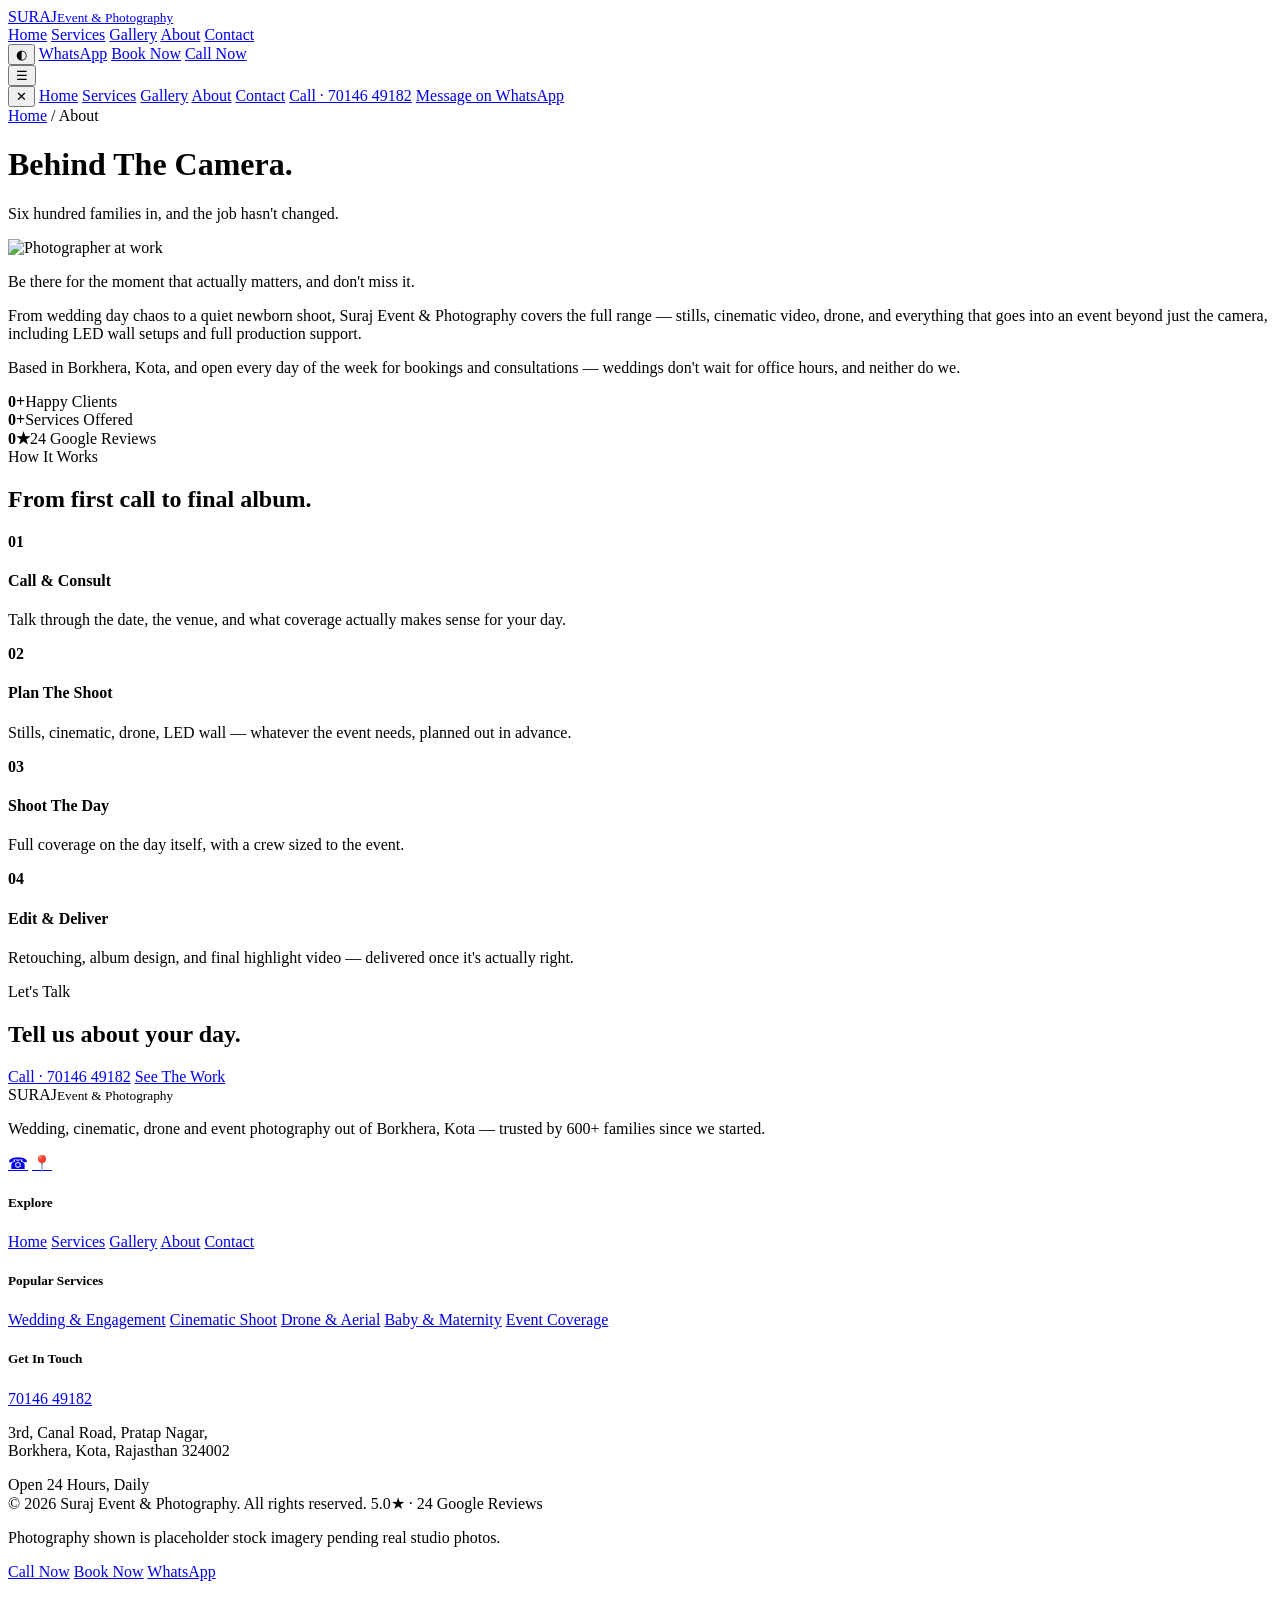
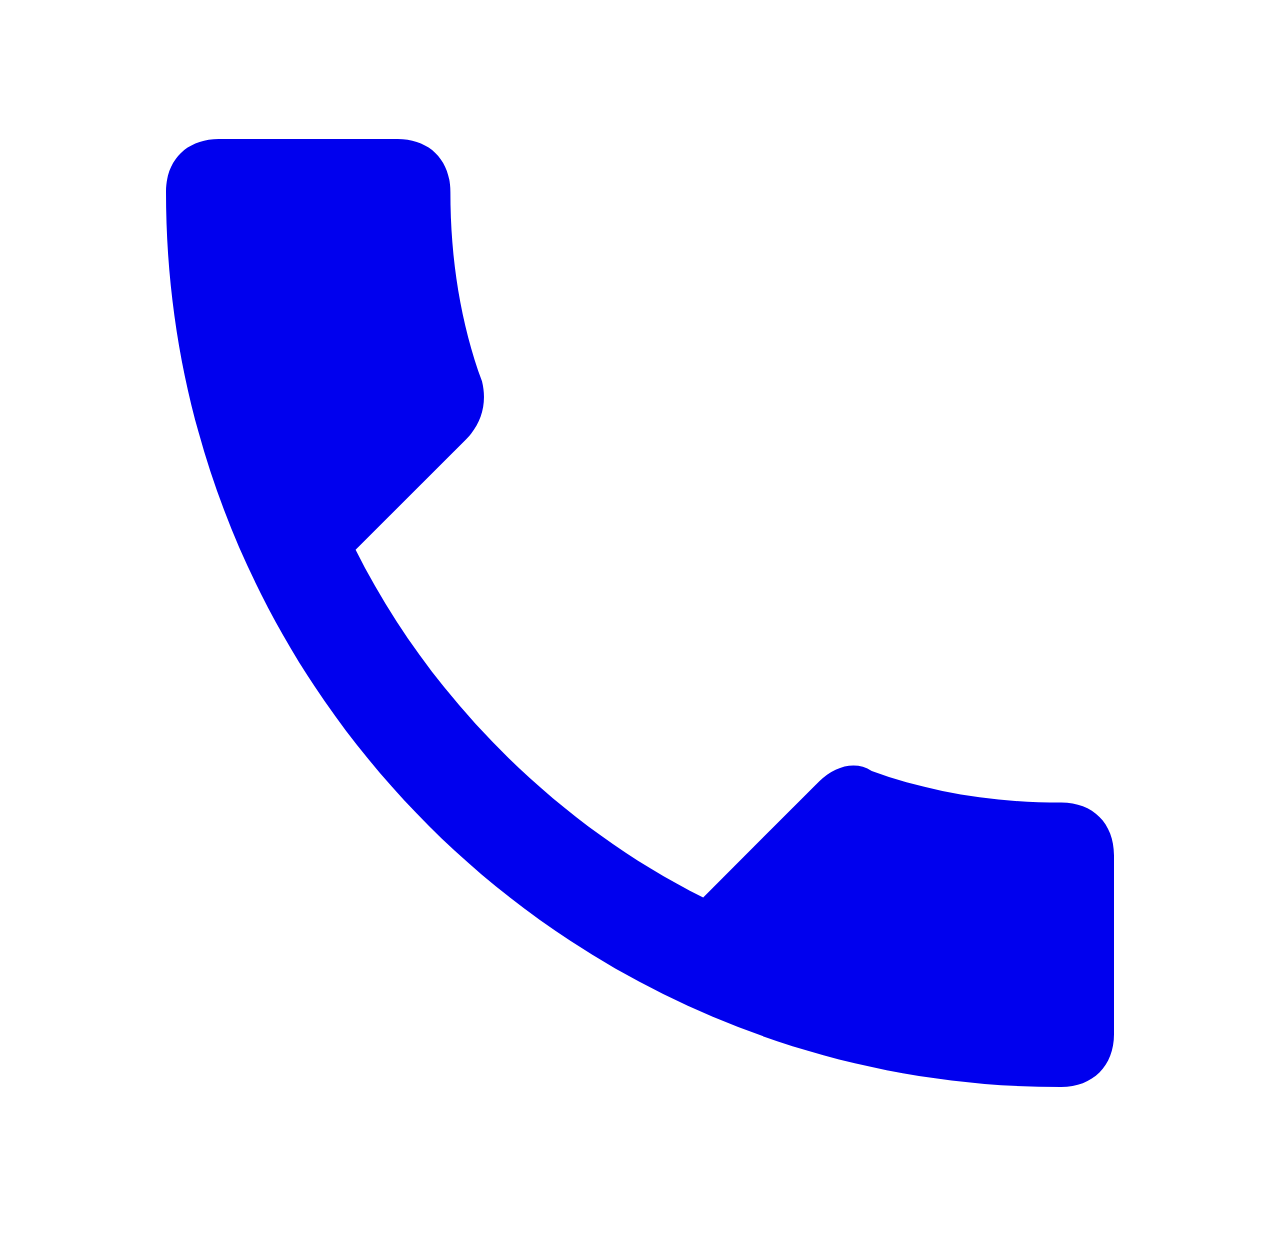
==== about.html @ 8817130a "Add files via upload" ====
<!DOCTYPE html>
<html lang="en">
<head>
<meta charset="UTF-8">
<script>try{if(localStorage.getItem('theme')!=='dark'){document.documentElement.classList.add('light');}}catch(e){}</script>
<meta name="viewport" content="width=device-width, initial-scale=1.0">
<title>About &#8212; Suraj Event &amp; Photography</title>
<meta name="description" content="About Suraj Event & Photography &#8212; a wedding and cinematic photography studio in Borkhera, Kota, trusted by 600+ families.">
<meta name="theme-color" content="#F5F2EC">
<link rel="icon" type="image/svg+xml" href="assets/favicon.svg">
<meta property="og:type" content="website">
<meta property="og:title" content="About &#8212; Suraj Event & Photography">
<meta property="og:description" content="About Suraj Event & Photography &#8212; a wedding and cinematic photography studio in Borkhera, Kota, trusted by 600+ families.">
<meta property="og:image" content="https://images.unsplash.com/photo-1606800052052-a08af7148866?q=80&w=1200&auto=format&fit=crop">
<meta property="og:url" content="https://surajeventphotography.com/about.html">
<meta name="twitter:card" content="summary_large_image">
<meta name="twitter:title" content="About &#8212; Suraj Event & Photography">
<meta name="twitter:description" content="About Suraj Event & Photography &#8212; a wedding and cinematic photography studio in Borkhera, Kota, trusted by 600+ families.">
<meta name="twitter:image" content="https://images.unsplash.com/photo-1606800052052-a08af7148866?q=80&w=1200&auto=format&fit=crop">
<script type="application/ld+json">
{
  "@context": "https://schema.org",
  "@type": "LocalBusiness",
  "name": "Suraj Event & Photography",
  "image": "https://images.unsplash.com/photo-1519225421980-715cb0215aed?q=80&w=1200&auto=format&fit=crop",
  "telephone": "+91-70146-49182",
  "address": {
    "@type": "PostalAddress",
    "streetAddress": "3rd, Canal Road, Pratap Nagar, Borkhera",
    "addressLocality": "Kota",
    "addressRegion": "Rajasthan",
    "postalCode": "324002",
    "addressCountry": "IN"
  },
  "aggregateRating": {
    "@type": "AggregateRating",
    "ratingValue": "5.0",
    "reviewCount": "24"
  },
  "openingHours": "Mo-Su 00:00-23:59",
  "priceRange": "&#8377;&#8377;"
}
</script>

<link rel="preconnect" href="https://fonts.googleapis.com">
<link rel="preconnect" href="https://fonts.gstatic.com" crossorigin>
<link href="https://fonts.googleapis.com/css2?family=Bebas+Neue&family=Inter:wght@400;500;600;700;800&family=JetBrains+Mono:wght@400;700&display=swap" rel="stylesheet">
<link rel="stylesheet" href="assets/styles.css">
</head>
<body>
<div class="scroll-progress" id="scrollProgress"></div>

<header>
  <div class="wrap nav-row">
    <a href="index.html" class="logo">SURAJ<small>Event &amp; Photography</small></a>
    <div class="nav-right">
    <nav class="nav-links">
      <a href="index.html">Home</a>
      <a href="services.html">Services</a>
      <a href="gallery.html">Gallery</a>
      <a href="about.html" class="active">About</a>
      <a href="index.html#contact">Contact</a>
    </nav>
    <div class="nav-cta">
      <button class="theme-toggle" id="themeToggle" aria-label="Toggle light and dark mode" aria-pressed="false">&#9680;</button>
      <a href="https://wa.me/917014649182" target="_blank" rel="noopener" class="btn btn-whatsapp nav-whatsapp">WhatsApp</a>
      <a href="index.html#book-now" class="btn btn-outline nav-book">Book Now</a>
      <a href="tel:+917014649182" class="btn btn-solid">Call Now</a>
    </div>
    <button class="nav-toggle" id="navToggle" aria-label="Open menu">&#9776;</button>
    </div>
  </div>
</header>

<div class="mobile-nav" id="mobileNav">
  <button class="mobile-nav-close" id="mobileNavClose" aria-label="Close menu">&#10005;</button>
  <a href="index.html">Home</a>
  <a href="services.html">Services</a>
  <a href="gallery.html">Gallery</a>
  <a href="about.html" class="active">About</a>
  <a href="index.html#contact">Contact</a>
  <a href="tel:+917014649182" class="btn btn-solid">Call &#183; 70146 49182</a>
  <a href="https://wa.me/917014649182" target="_blank" rel="noopener" class="btn btn-whatsapp">Message on WhatsApp</a>
</div>

<div class="page-banner">
  <div class="wrap">
    <div class="crumb reveal"><a href="index.html">Home</a> / About</div>
    <h1 class="reveal">Behind The Camera.</h1>
    <p class="lede reveal">Six hundred families in, and the job hasn't changed.</p>
  </div>
</div>

<section>
  <div class="wrap about-grid">
    <div class="about-media reveal">
      <img src="https://images.unsplash.com/photo-1606800052052-a08af7148866?q=80&w=900&auto=format&fit=crop" alt="Photographer at work" loading="lazy">
    </div>
    <div class="about-body reveal">
      <p>Be there for the moment that actually matters, and don't miss it.</p>
      <p>From wedding day chaos to a quiet newborn shoot, Suraj Event &amp; Photography covers the full range &#8212; stills, cinematic video, drone, and everything that goes into an event beyond just the camera, including LED wall setups and full production support.</p>
      <p>Based in Borkhera, Kota, and open every day of the week for bookings and consultations &#8212; weddings don't wait for office hours, and neither do we.</p>
    </div>
  </div>

  <div class="wrap">
    <div class="stats-row">
      <div class="reveal"><b><span class="count-num" data-count="600" data-suffix="+">0+</span></b><span>Happy Clients</span></div>
      <div class="reveal"><b><span class="count-num" data-count="27" data-suffix="+">0+</span></b><span>Services Offered</span></div>
      <div class="reveal"><b><span class="count-num" data-count="5.0" data-suffix="&#9733;">0&#9733;</span></b><span>24 Google Reviews</span></div>
    </div>
  </div>

  <div class="wrap">
    <div class="section-head reveal">
      <div class="eyebrow">How It Works</div>
      <h2>From first call to final album.</h2>
    </div>
    <div class="process-grid">
      <div class="process-step reveal"><b>01</b><h4>Call &amp; Consult</h4><p>Talk through the date, the venue, and what coverage actually makes sense for your day.</p></div>
      <div class="process-step reveal"><b>02</b><h4>Plan The Shoot</h4><p>Stills, cinematic, drone, LED wall &#8212; whatever the event needs, planned out in advance.</p></div>
      <div class="process-step reveal"><b>03</b><h4>Shoot The Day</h4><p>Full coverage on the day itself, with a crew sized to the event.</p></div>
      <div class="process-step reveal"><b>04</b><h4>Edit &amp; Deliver</h4><p>Retouching, album design, and final highlight video &#8212; delivered once it's actually right.</p></div>
    </div>
  </div>
</section>

<div class="cta-band">
  <div class="wrap">
    <div class="eyebrow reveal" style="justify-content:center;">Let's Talk</div>
    <h2 class="reveal">Tell us about your day.</h2>
    <div class="hero-actions reveal">
      <a href="tel:+917014649182" class="btn btn-solid">Call &#183; 70146 49182</a>
      <a href="gallery.html" class="btn btn-outline">See The Work</a>
    </div>
  </div>
</div>

<footer>
  <div class="wrap">
    <div class="foot-grid">
      <div class="foot-brand reveal">
        <div class="logo">SURAJ<small>Event &amp; Photography</small></div>
        <p>Wedding, cinematic, drone and event photography out of Borkhera, Kota &#8212; trusted by 600+ families since we started.</p>
        <div class="foot-social">
          <a href="tel:+917014649182" aria-label="Call">&#9742;</a>
          <a href="https://www.google.com/maps/search/Suraj+Event+%26+Photography+Canal+Road+Pratap+Nagar+Borkhera+Kota" target="_blank" rel="noopener" aria-label="Directions">&#128205;</a>
        </div>
      </div>
      <div class="foot-col reveal">
        <h5>Explore</h5>
        <a href="index.html">Home</a>
        <a href="services.html">Services</a>
        <a href="gallery.html">Gallery</a>
        <a href="about.html">About</a>
        <a href="index.html#contact">Contact</a>
      </div>
      <div class="foot-col reveal">
        <h5>Popular Services</h5>
        <a href="services.html">Wedding &amp; Engagement</a>
        <a href="services.html">Cinematic Shoot</a>
        <a href="services.html">Drone &amp; Aerial</a>
        <a href="services.html">Baby &amp; Maternity</a>
        <a href="services.html">Event Coverage</a>
      </div>
      <div class="foot-col reveal">
        <h5>Get In Touch</h5>
        <a href="tel:+917014649182">70146 49182</a>
        <p>3rd, Canal Road, Pratap Nagar,<br>Borkhera, Kota, Rajasthan 324002</p>
        <div class="foot-badge"><span class="rec-dot" style="width:6px;height:6px;"></span>Open 24 Hours, Daily</div>
      </div>
    </div>
    <div class="foot-bottom">
      <span>&#169; 2026 Suraj Event &amp; Photography. All rights reserved.</span>
      <span>5.0&#9733; &#183; 24 Google Reviews</span>
    </div>
    <p class="disclaimer">Photography shown is placeholder stock imagery pending real studio photos.</p>
  </div>
</footer>

<div class="mobile-call-bar" id="mobileCallBar">
  <a href="tel:+917014649182" class="btn btn-solid">Call Now</a>
  <a href="index.html#book-now" class="btn btn-outline">Book Now</a>
  <a href="https://wa.me/917014649182" target="_blank" rel="noopener" class="btn btn-whatsapp">WhatsApp</a>
</div>

<a href="tel:+917014649182" class="float-call" aria-label="Call Suraj Event and Photography">
  <svg viewBox="0 0 24 24" fill="currentColor" aria-hidden="true"><path d="M6.6 10.8c1.4 2.8 3.8 5.2 6.6 6.6l2.2-2.2c.3-.3.7-.4 1-.2 1.1.4 2.3.6 3.6.6.6 0 1 .4 1 1V20c0 .6-.4 1-1 1-9.4 0-17-7.6-17-17 0-.6.4-1 1-1h3.4c.6 0 1 .4 1 1 0 1.3.2 2.5.6 3.6.1.4 0 .8-.3 1.1L6.6 10.8z"/></svg>
</a>

<script src="assets/main.js"></script>
</body>
</html>
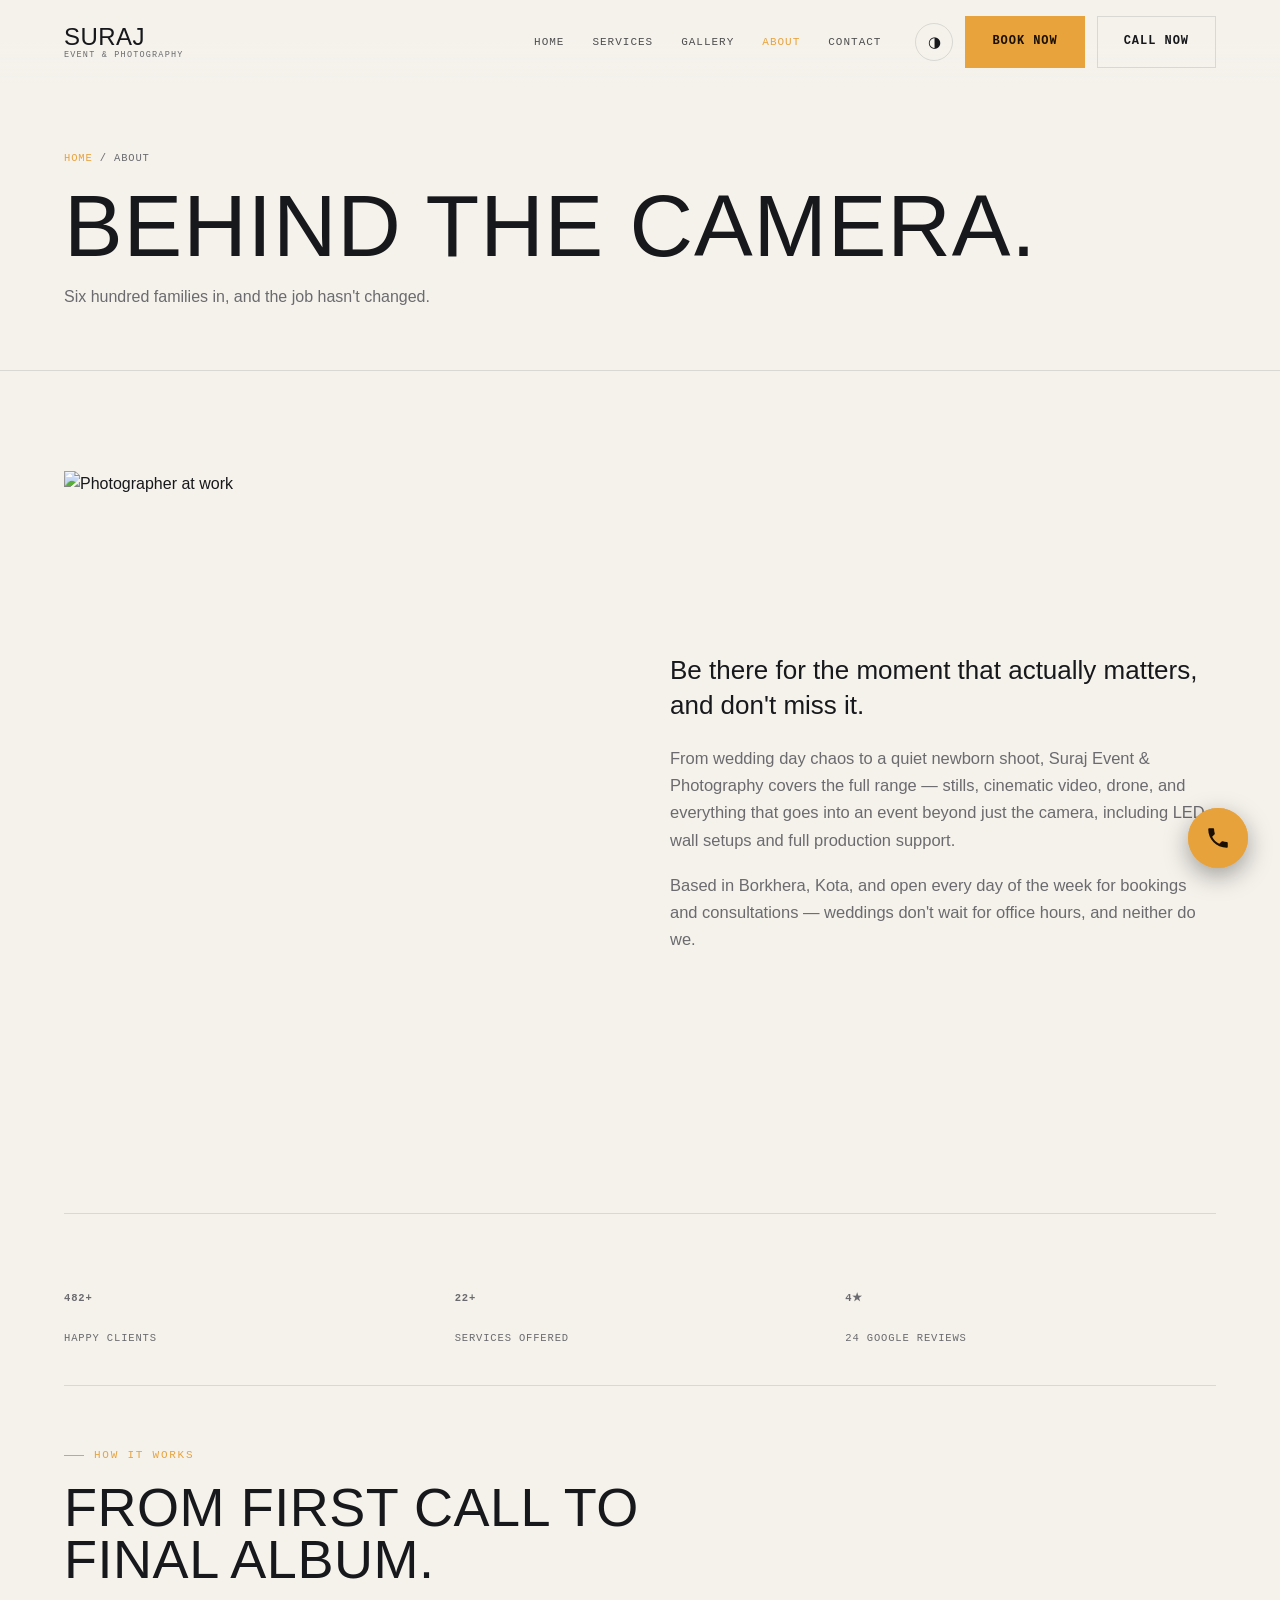
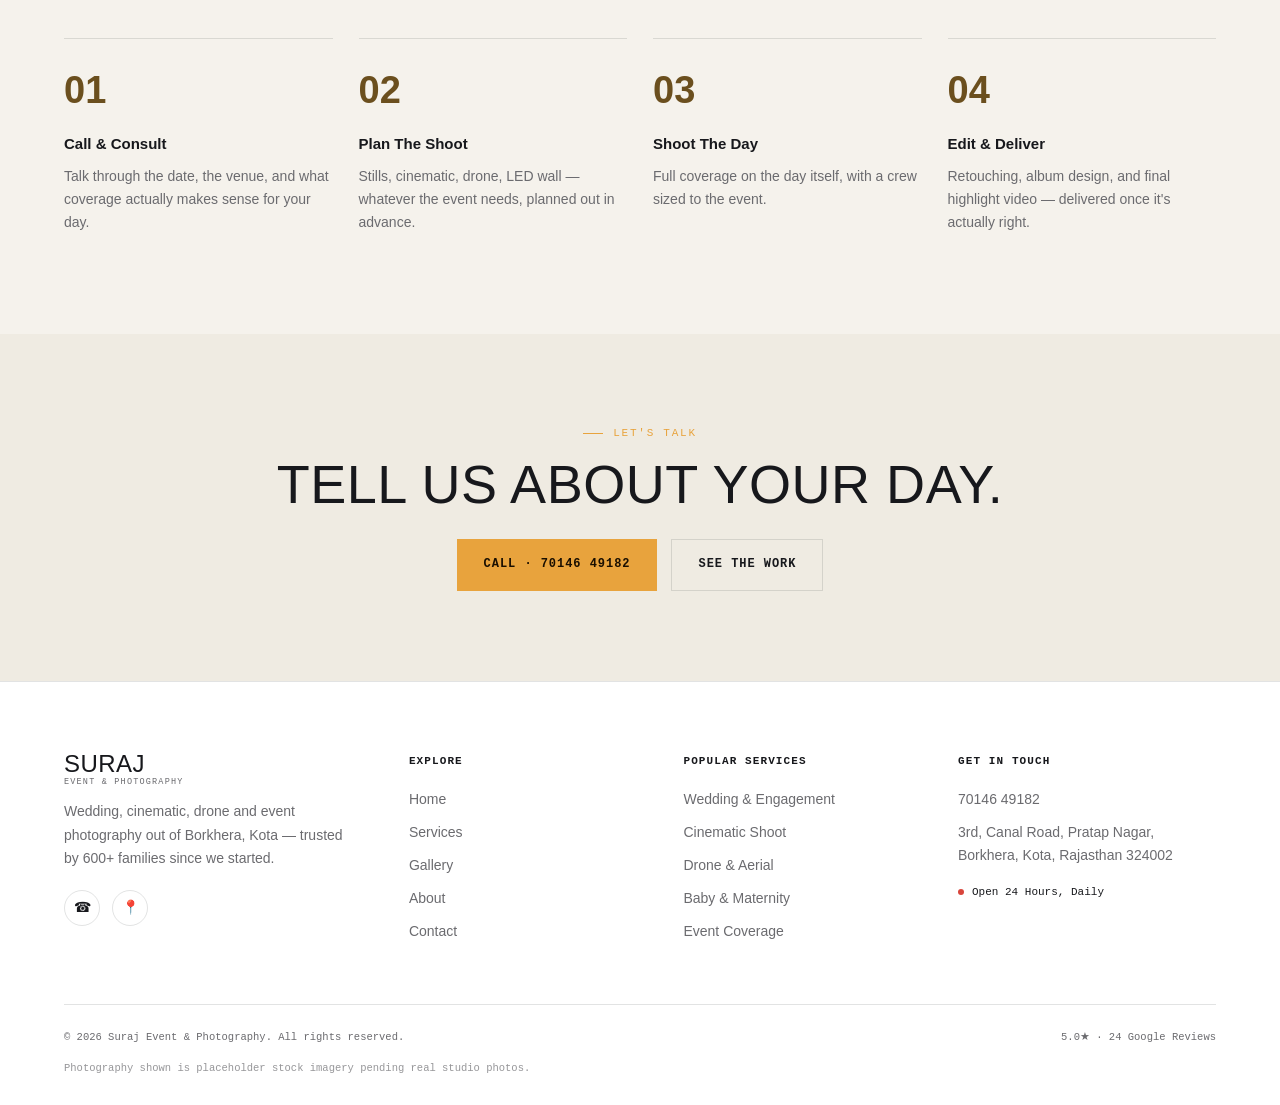
==== commit fcae4dcf: "Update Call and Book Now button styles" ====
--- a/about.html
+++ b/about.html
@@ -63,9 +63,8 @@
     </nav>
     <div class="nav-cta">
       <button class="theme-toggle" id="themeToggle" aria-label="Toggle light and dark mode" aria-pressed="false">&#9680;</button>
-      <a href="https://wa.me/917014649182" target="_blank" rel="noopener" class="btn btn-whatsapp nav-whatsapp">WhatsApp</a>
-      <a href="index.html#book-now" class="btn btn-outline nav-book">Book Now</a>
-      <a href="tel:+917014649182" class="btn btn-solid">Call Now</a>
+      <a href="index.html#book-now" class="btn btn-solid nav-book">Book Now</a>
+      <a href="tel:+917014649182" class="btn btn-outline">Call Now</a>
     </div>
     <button class="nav-toggle" id="navToggle" aria-label="Open menu">&#9776;</button>
     </div>
@@ -80,7 +79,6 @@
   <a href="about.html" class="active">About</a>
   <a href="index.html#contact">Contact</a>
   <a href="tel:+917014649182" class="btn btn-solid">Call &#183; 70146 49182</a>
-  <a href="https://wa.me/917014649182" target="_blank" rel="noopener" class="btn btn-whatsapp">Message on WhatsApp</a>
 </div>
 
 <div class="page-banner">
@@ -179,8 +177,8 @@
 </footer>
 
 <div class="mobile-call-bar" id="mobileCallBar">
-  <a href="tel:+917014649182" class="btn btn-solid">Call Now</a>
-  <a href="index.html#book-now" class="btn btn-outline">Book Now</a>
+  <a href="index.html#book-now" class="btn btn-solid">Book Now</a>
+  <a href="tel:+917014649182" class="btn btn-outline">Call Now</a>
   <a href="https://wa.me/917014649182" target="_blank" rel="noopener" class="btn btn-whatsapp">WhatsApp</a>
 </div>
 
--- a/assets/styles.css
+++ b/assets/styles.css
@@ -0,0 +1,270 @@
+:root{
+  --ink:#0B0C0E; --panel:#141519; --panel-2:#1C1E24;
+  --amber:#E8A33D; --amber-dim:#6B4F1E;
+  --rec:#D8453B;
+  --text:#F1EFEA; --text-dim:#9A9A9F;
+  --line:rgba(241,239,234,.13);
+  --display:'Bebas Neue',sans-serif; --sans:'Inter',sans-serif; --mono:'JetBrains Mono',monospace;
+  --ease:cubic-bezier(.16,1,.3,1);
+}
+html.light{
+  --ink:#F5F2EC; --panel:#FFFFFF; --panel-2:#EFEBE2;
+  --text:#17181C; --text-dim:#6B6B6F;
+  --line:rgba(23,24,28,.12);
+}
+*{box-sizing:border-box;margin:0;padding:0;}
+html{scroll-behavior:smooth;}
+section[id]{scroll-margin-top:100px;}
+body{background:var(--ink);color:var(--text);font-family:var(--sans);line-height:1.65;-webkit-font-smoothing:antialiased;transition:background .4s var(--ease),color .4s var(--ease);overflow-x:hidden;}
+img{max-width:100%;display:block;}
+a{color:inherit;text-decoration:none;}
+.wrap{max-width:1200px;margin:0 auto;padding:0 24px;}
+@media(max-width:640px){.wrap{padding:0 18px;}}
+.eyebrow{font-family:var(--mono);font-size:11px;letter-spacing:.16em;text-transform:uppercase;color:var(--amber);display:flex;align-items:center;gap:10px;margin-bottom:16px;}
+.eyebrow::before{content:'';width:20px;height:1px;background:var(--amber);}
+h1,h2,h3{font-family:var(--display);font-weight:400;line-height:.98;letter-spacing:.01em;text-transform:uppercase;}
+h2{font-size:clamp(32px,5vw,54px);}
+p{color:var(--text-dim);}
+.rec{color:var(--rec);}
+.btn{display:inline-flex;align-items:center;gap:10px;padding:15px 26px;font-family:var(--mono);font-size:12px;letter-spacing:.08em;text-transform:uppercase;font-weight:700;cursor:pointer;transition:transform .3s var(--ease),background .3s,color .3s;border:1px solid transparent;}
+.btn-solid{background:var(--amber);color:#1A0F00;}
+.btn-solid:hover{transform:translateY(-2px);}
+.btn-outline{border-color:var(--line);color:var(--text);}
+.btn-outline:hover{border-color:var(--amber);color:var(--amber);}
+.reveal{opacity:0;transform:translateY(32px);transition:opacity .8s var(--ease),transform .8s var(--ease);}
+.reveal.in{opacity:1;transform:translateY(0);}
+@media (prefers-reduced-motion:reduce){.reveal{opacity:1!important;transform:none!important;transition:none!important;}*{animation:none!important;}}
+
+/* ===== Film-strip motif ===== */
+.filmstrip{height:14px;background:repeating-linear-gradient(90deg,var(--panel-2) 0 8px, transparent 8px 20px);position:relative;border-top:1px solid var(--line);border-bottom:1px solid var(--line);}
+
+/* ===== Nav ===== */
+header{position:fixed;top:0;left:0;right:0;z-index:50;padding:16px 0;background:linear-gradient(180deg,var(--ink) 0%,transparent 100%);}
+html.light header{background:linear-gradient(180deg,var(--ink) 50%,transparent 100%);}
+header.header-on-hero{background:linear-gradient(180deg,rgba(11,12,14,.8) 0%,transparent 100%);}
+html.light header.header-on-hero{background:linear-gradient(180deg,rgba(11,12,14,.8) 0%,transparent 100%);}
+header.header-on-hero .logo, header.header-on-hero .logo small, header.header-on-hero .nav-links a, header.header-on-hero .theme-toggle, header.header-on-hero .nav-toggle{color:#F1EFEA;border-color:rgba(241,239,234,.3);}
+.nav-row{display:flex;align-items:center;justify-content:space-between;flex-wrap:nowrap;}
+.nav-right{display:flex;align-items:center;gap:34px;flex-shrink:0;}
+.logo{font-family:var(--display);font-size:24px;letter-spacing:.02em;line-height:1;}
+.logo small{display:block;font-family:var(--mono);font-size:8.5px;letter-spacing:.14em;color:var(--text-dim);text-transform:uppercase;margin-top:2px;}
+.nav-links{display:flex;gap:28px;font-family:var(--mono);font-size:11px;letter-spacing:.09em;text-transform:uppercase;}
+.nav-links a{opacity:.75;transition:opacity .25s;}
+.nav-links a:hover, .nav-links a.active{opacity:1;color:var(--amber);}
+@media(max-width:860px){.nav-links{display:none;}}
+.nav-cta{display:flex;align-items:center;gap:12px;}
+.theme-toggle{width:38px;height:38px;border:1px solid var(--line);border-radius:50%;display:flex;align-items:center;justify-content:center;cursor:pointer;background:none;color:var(--text);font-size:15px;flex-shrink:0;}
+.nav-toggle{display:none;width:38px;height:38px;border:1px solid var(--line);border-radius:50%;align-items:center;justify-content:center;cursor:pointer;background:none;color:var(--text);font-size:15px;flex-shrink:0;}
+@media(max-width:860px){.nav-toggle{display:flex;}.nav-cta .btn-solid{padding:12px 16px;font-size:11px;}.nav-whatsapp{display:none;}.nav-book{display:none;}}
+
+.mobile-nav{position:fixed;inset:0;z-index:60;background:var(--ink);display:none;flex-direction:column;padding:100px 28px 40px;}
+.mobile-nav.open{display:flex;}
+.mobile-nav a{font-family:var(--display);font-size:34px;padding:14px 0;border-bottom:1px solid var(--line);color:var(--text);text-transform:uppercase;}
+.mobile-nav a.active{color:var(--amber);}
+.mobile-nav .btn{margin-top:30px;justify-content:center;}
+.mobile-nav-close{position:absolute;top:20px;right:24px;width:42px;height:42px;border:1px solid var(--line);border-radius:50%;display:flex;align-items:center;justify-content:center;background:none;color:var(--text);font-size:16px;cursor:pointer;}
+
+/* ===== Page header banner (inner pages) ===== */
+.page-banner{padding:150px 0 60px;border-bottom:1px solid var(--line);}
+.page-banner h1{font-size:clamp(44px,8vw,88px);}
+.page-banner .lede{font-size:16px;max-width:480px;margin-top:14px;}
+.crumb{font-family:var(--mono);font-size:10.5px;letter-spacing:.08em;text-transform:uppercase;color:var(--text-dim);margin-bottom:16px;}
+.crumb a{color:var(--amber);}
+
+/* ===== Hero (home) ===== */
+.hero{position:relative;padding:0;}
+.letterbox-bar{height:30px;background:#000;flex-shrink:0;}
+@media(max-width:640px){.letterbox-bar{height:18px;}}
+.hero-media{position:relative;height:clamp(480px,74vh,760px);overflow:hidden;background:#000;}
+@media(max-width:640px){.hero-media{height:clamp(520px,80vh,680px);}}
+.hero-media video, .hero-media img{width:100%;height:100%;object-fit:cover;filter:saturate(1.05) contrast(1.05) brightness(.75);position:absolute;inset:0;}
+.hero-media::after{content:'';position:absolute;inset:0;background:linear-gradient(180deg,rgba(11,12,14,.4) 0%,rgba(11,12,14,.92) 100%);z-index:1;}
+.hero-overlay{position:absolute;inset:0;display:flex;flex-direction:column;justify-content:flex-end;padding:48px 24px;z-index:2;}
+.rec-badge{display:inline-flex;align-items:center;gap:8px;font-family:var(--mono);font-size:10.5px;letter-spacing:.1em;text-transform:uppercase;color:#F1EFEA;border:1px solid rgba(241,239,234,.25);padding:7px 13px;margin-bottom:20px;width:fit-content;background:rgba(11,12,14,.4);backdrop-filter:blur(4px);}
+.rec-dot{width:8px;height:8px;border-radius:50%;background:var(--rec);animation:recPulse 1.6s ease-in-out infinite;flex-shrink:0;}
+@keyframes recPulse{0%,100%{opacity:1;}50%{opacity:.25;}}
+.hero-overlay h1{font-size:clamp(42px,8vw,92px);max-width:900px;color:#F5F3EF;}
+.hero-overlay .lede{font-size:16px;max-width:440px;margin-top:16px;color:#D8D6D0;}
+.hero-actions{display:flex;flex-wrap:wrap;gap:14px;margin-top:28px;}
+.hero-stats{display:flex;gap:34px;margin-top:36px;font-family:var(--mono);flex-wrap:wrap;}
+.hero-stats b{display:block;font-family:var(--display);font-size:30px;color:var(--amber);line-height:1;}
+.hero-stats span{font-size:9.5px;letter-spacing:.08em;text-transform:uppercase;color:#B9B7B2;}
+.sound-toggle{position:absolute;bottom:24px;right:24px;z-index:3;width:38px;height:38px;border-radius:50%;border:1px solid rgba(241,239,234,.25);background:rgba(11,12,14,.5);backdrop-filter:blur(4px);color:#F1EFEA;display:flex;align-items:center;justify-content:center;cursor:pointer;font-size:14px;}
+
+/* ===== Ticker ===== */
+.ticker-strip{padding:16px 0;overflow:hidden;white-space:nowrap;background:var(--panel);}
+.ticker-track{display:inline-block;font-family:var(--mono);font-size:12px;letter-spacing:.1em;text-transform:uppercase;color:var(--text-dim);animation:tickerScroll 36s linear infinite;}
+.ticker-track span{margin:0 22px;color:var(--amber);}
+@keyframes tickerScroll{from{transform:translateX(0);}to{transform:translateX(-50%);}}
+
+/* ===== Section shell ===== */
+section{padding:100px 0;}
+@media(max-width:640px){section{padding:66px 0;}}
+.section-head{max-width:620px;margin-bottom:52px;}
+.section-head p{font-size:16px;}
+.section-head.center{margin-left:auto;margin-right:auto;text-align:center;}
+.section-head.center .eyebrow{justify-content:center;}
+.section-head.center::before{margin:0 auto;}
+
+/* ===== Services ===== */
+.svc-num{font-family:var(--mono);font-size:11px;color:var(--amber);}
+.svc-chips{display:flex;flex-wrap:wrap;gap:10px 16px;}
+.svc-chips span{font-size:14.5px;color:var(--text);position:relative;padding-left:16px;}
+.svc-chips span::before{content:'';position:absolute;left:0;top:9px;width:6px;height:1px;background:var(--amber);}
+
+.svc-feature{display:grid;grid-template-columns:.85fr 1.15fr;gap:44px;align-items:center;border-top:1px solid var(--line);padding:44px 0;}
+.svc-feature:last-child{border-bottom:1px solid var(--line);}
+.svc-feature.reverse{grid-template-columns:1.15fr .85fr;}
+.svc-feature.reverse .svc-feature-media{order:2;}
+.svc-feature.reverse .svc-feature-body{order:1;}
+@media(max-width:820px){.svc-feature, .svc-feature.reverse{grid-template-columns:1fr;gap:22px;}.svc-feature.reverse .svc-feature-media, .svc-feature.reverse .svc-feature-body{order:0;}}
+.svc-feature-media{aspect-ratio:4/3;overflow:hidden;}
+.svc-feature-media img{width:100%;height:100%;object-fit:cover;transition:transform .6s var(--ease);}
+.svc-feature:hover .svc-feature-media img{transform:scale(1.05);}
+.svc-feature-body h3{font-size:26px;display:flex;align-items:center;gap:12px;text-transform:none;margin-bottom:14px;}
+.svc-feature-body p{font-size:15px;margin-bottom:18px;}
+.svc-feature .svc-chips span{font-size:13.5px;}
+
+/* ===== Gallery ===== */
+.gallery-grid{display:grid;grid-template-columns:repeat(4,1fr);grid-auto-rows:180px;gap:12px;}
+.g-item{position:relative;overflow:hidden;cursor:pointer;}
+.g-tall{grid-row:span 2;}
+.g-item img{width:100%;height:100%;object-fit:cover;transition:transform .6s var(--ease),filter .4s;filter:saturate(1.02);}
+.g-item:hover img{transform:scale(1.08);}
+.g-item::after{content:attr(data-cap);position:absolute;left:0;right:0;bottom:0;padding:12px 14px;font-family:var(--mono);font-size:10px;letter-spacing:.07em;text-transform:uppercase;color:var(--text);background:linear-gradient(0deg,rgba(11,12,14,.9),transparent);opacity:0;transition:opacity .3s;}
+.g-item:hover::after{opacity:1;}
+@media(max-width:820px){.gallery-grid{grid-template-columns:repeat(2,1fr);grid-auto-rows:150px;}}
+.filter-row{display:flex;flex-wrap:wrap;gap:10px;margin-bottom:32px;}
+.filter-row button{font-family:var(--mono);font-size:11px;letter-spacing:.07em;text-transform:uppercase;padding:9px 16px;border:1px solid var(--line);background:none;color:var(--text-dim);cursor:pointer;transition:all .25s;}
+.filter-row button.active, .filter-row button:hover{border-color:var(--amber);color:var(--amber);}
+.g-item.hidden{display:none;}
+
+.lightbox{position:fixed;inset:0;z-index:100;background:rgba(0,0,0,.94);display:none;align-items:center;justify-content:center;padding:40px;cursor:zoom-out;}
+.lightbox.open{display:flex;}
+.lightbox img{max-width:90vw;max-height:85vh;object-fit:contain;}
+.lightbox-close{position:absolute;top:22px;right:28px;font-family:var(--mono);font-size:13px;color:var(--text);border:1px solid var(--line);padding:8px 14px;}
+
+/* ===== Showreel ===== */
+.showreel{position:relative;aspect-ratio:16/9;overflow:hidden;background:#000;cursor:pointer;}
+.showreel video{width:100%;height:100%;object-fit:cover;}
+.showreel-play{position:absolute;inset:0;display:flex;align-items:center;justify-content:center;background:rgba(11,12,14,.35);transition:opacity .3s;}
+.showreel-play span{width:78px;height:78px;border-radius:50%;background:var(--amber);color:#1A0F00;display:flex;align-items:center;justify-content:center;font-size:22px;}
+.showreel.playing .showreel-play{opacity:0;pointer-events:none;}
+
+/* ===== About ===== */
+.about-grid{display:grid;grid-template-columns:1fr 1fr;gap:60px;align-items:center;}
+@media(max-width:860px){.about-grid{grid-template-columns:1fr;gap:34px;}}
+.about-media{position:relative;aspect-ratio:4/5;overflow:hidden;}
+.about-media img{width:100%;height:100%;object-fit:cover;}
+.about-body p{font-size:16.5px;margin-bottom:18px;}
+.about-body p:first-of-type{font-family:var(--display);font-size:26px;text-transform:none;color:var(--text);line-height:1.35;margin-bottom:22px;letter-spacing:0;}
+
+.stats-row{display:grid;grid-template-columns:repeat(3,1fr);gap:20px;border-top:1px solid var(--line);border-bottom:1px solid var(--line);padding:36px 0;margin:60px 0;}
+@media(max-width:640px){.stats-row{grid-template-columns:1fr;gap:24px;text-align:center;}}
+.stats-row b{display:block;font-family:var(--display);font-size:44px;color:var(--amber);}
+.stats-row span{font-family:var(--mono);font-size:10.5px;letter-spacing:.08em;text-transform:uppercase;color:var(--text-dim);}
+
+.process-grid{display:grid;grid-template-columns:repeat(4,1fr);gap:26px;}
+@media(max-width:860px){.process-grid{grid-template-columns:1fr 1fr;}}
+@media(max-width:560px){.process-grid{grid-template-columns:1fr;}}
+.process-step{border-top:1px solid var(--line);padding-top:20px;}
+.process-step b{display:block;font-family:var(--display);font-size:38px;color:var(--amber-dim);margin-bottom:10px;}
+.process-step h4{font-family:var(--sans);font-weight:700;font-size:15px;margin-bottom:8px;color:var(--text);}
+.process-step p{font-size:14px;}
+
+/* ===== Reviews ===== */
+.rating-row{display:flex;align-items:center;gap:18px;margin-bottom:48px;flex-wrap:wrap;}
+.rating-num{font-family:var(--display);font-size:64px;color:var(--amber);line-height:1;}
+.stars{color:var(--amber);letter-spacing:2px;font-size:16px;}
+.rating-meta{font-family:var(--mono);font-size:11px;letter-spacing:.08em;text-transform:uppercase;color:var(--text-dim);}
+.notes-grid{display:grid;grid-template-columns:repeat(3,1fr);gap:20px;}
+@media(max-width:860px){.notes-grid{grid-template-columns:1fr;}}
+.note{background:var(--panel);border:1px solid var(--line);padding:26px 24px;}
+.note .stars{font-size:13px;margin-bottom:14px;display:block;}
+.note p{font-size:15.5px;color:var(--text);line-height:1.55;margin-bottom:16px;}
+.note footer{font-family:var(--mono);font-size:10.5px;letter-spacing:.08em;text-transform:uppercase;color:var(--text-dim);}
+
+/* ===== Hours / Location / Contact ===== */
+.hl-grid{display:grid;grid-template-columns:1fr 1fr;gap:60px;}
+@media(max-width:860px){.hl-grid{grid-template-columns:1fr;gap:40px;}}
+.loc-address{font-size:16px;margin-bottom:22px;line-height:1.7;}
+.loc-address b{display:block;font-family:var(--display);font-size:26px;color:var(--text);margin-bottom:6px;text-transform:none;}
+.hours-line{font-family:var(--mono);font-size:14px;color:var(--text);display:flex;align-items:center;gap:10px;margin-bottom:20px;}
+.hours-line .rec-dot{width:7px;height:7px;}
+.map-embed{width:100%;aspect-ratio:4/3;border:1px solid var(--line);filter:grayscale(.3) invert(.9) contrast(.9);}
+html.light .map-embed{filter:none;}
+.contact-cards{display:grid;grid-template-columns:repeat(3,1fr);gap:20px;margin-top:50px;}
+@media(max-width:760px){.contact-cards{grid-template-columns:1fr;}}
+.c-card{border:1px solid var(--line);padding:26px;}
+.c-card .eyebrow{margin-bottom:10px;}
+.c-card a, .c-card p{font-size:15.5px;color:var(--text);}
+
+/* ===== Scroll progress bar ===== */
+.scroll-progress{position:fixed;top:0;left:0;height:3px;background:var(--amber);z-index:70;width:0%;transition:width .1s linear;}
+
+/* ===== Sticky mobile call bar ===== */
+.mobile-call-bar{position:fixed;bottom:0;left:0;right:0;z-index:55;display:none;gap:10px;padding:12px 16px;background:var(--panel);border-top:1px solid var(--line);transform:translateY(100%);transition:transform .3s var(--ease);}
+.mobile-call-bar.show{transform:translateY(0);}
+@media(max-width:860px){.mobile-call-bar{display:flex;}}
+.mobile-call-bar .btn{flex:1;justify-content:center;padding:12px 8px;font-size:10.5px;gap:6px;}
+
+.float-call{position:fixed;bottom:32px;right:32px;z-index:65;width:60px;height:60px;border-radius:50%;background:var(--amber);color:#1A0F00;display:flex;align-items:center;justify-content:center;box-shadow:0 8px 24px rgba(0,0,0,.35);transition:transform .3s var(--ease);}
+.float-call:hover{transform:scale(1.08);}
+.float-call svg{width:26px;height:26px;position:relative;z-index:2;}
+.float-call::before,.float-call::after{content:'';position:absolute;inset:0;border-radius:50%;background:var(--amber);opacity:.55;animation:floatPulse 2.2s ease-out infinite;}
+.float-call::after{animation-delay:1.1s;}
+@keyframes floatPulse{0%{transform:scale(1);opacity:.55;}100%{transform:scale(1.9);opacity:0;}}
+@media(max-width:860px){.float-call{width:52px;height:52px;bottom:78px;right:18px;z-index:56;}.float-call svg{width:22px;height:22px;}}
+.btn-whatsapp{background:#2FAF5D;color:#fff;}
+.btn-whatsapp:hover{transform:translateY(-2px);}
+
+/* ===== Animated counters ===== */
+.count-num{display:inline-block;}
+
+/* ===== FAQ accordion ===== */
+.faq-item{border-top:1px solid var(--line);}
+.faq-item:last-child{border-bottom:1px solid var(--line);}
+.faq-q{width:100%;display:flex;justify-content:space-between;align-items:center;gap:20px;padding:24px 0;background:none;border:none;text-align:left;cursor:pointer;font-family:var(--sans);font-size:17px;font-weight:600;color:var(--text);}
+.faq-q .plus{font-family:var(--display);font-size:22px;color:var(--amber);transition:transform .3s var(--ease);flex-shrink:0;}
+.faq-item.open .faq-q .plus{transform:rotate(45deg);}
+.faq-a{max-height:0;overflow:hidden;transition:max-height .35s var(--ease);}
+.faq-a p{padding-bottom:24px;font-size:15px;max-width:640px;}
+.faq-item.open .faq-a{max-height:220px;}
+
+/* ===== Before / After slider ===== */
+.ba-slider{position:relative;aspect-ratio:4/3;max-width:640px;margin:0 auto;overflow:hidden;cursor:ew-resize;user-select:none;border:1px solid var(--line);}
+.ba-slider img{position:absolute;inset:0;width:100%;height:100%;object-fit:cover;pointer-events:none;}
+.ba-after{clip-path:inset(0 0 0 50%);}
+.ba-handle{position:absolute;top:0;bottom:0;left:50%;width:2px;background:var(--amber);pointer-events:none;}
+.ba-handle::after{content:'\25C2\25B8';position:absolute;top:50%;left:50%;transform:translate(-50%,-50%);width:40px;height:40px;border-radius:50%;background:var(--amber);color:#1A0F00;display:flex;align-items:center;justify-content:center;font-size:12px;letter-spacing:2px;}
+.ba-label{position:absolute;top:14px;font-family:var(--mono);font-size:10px;letter-spacing:.08em;text-transform:uppercase;padding:5px 10px;background:rgba(11,12,14,.6);color:#F1EFEA;pointer-events:none;}
+.ba-label.before{left:14px;}
+.ba-label.after{right:14px;}
+
+/* ===== Enquiry form ===== */
+.enquiry-form{display:grid;gap:16px;max-width:520px;}
+.enquiry-form label{font-family:var(--mono);font-size:10.5px;letter-spacing:.08em;text-transform:uppercase;color:var(--text-dim);display:block;margin-bottom:8px;}
+.enquiry-form input, .enquiry-form select, .enquiry-form textarea{width:100%;background:var(--panel);border:1px solid var(--line);color:var(--text);padding:13px 14px;font-family:var(--sans);font-size:14.5px;}
+.enquiry-form input:focus, .enquiry-form select:focus, .enquiry-form textarea:focus{outline:none;border-color:var(--amber);}
+.enquiry-form textarea{resize:vertical;min-height:90px;}
+
+/* ===== Footer ===== */
+.cta-band{background:var(--panel-2);text-align:center;padding:90px 0;}
+.cta-band h2{margin-bottom:20px;}
+.cta-band .hero-actions{justify-content:center;}
+footer{padding:70px 0 28px;border-top:1px solid var(--line);background:var(--panel);}
+@media(max-width:860px){footer{padding-bottom:100px;}}
+.foot-grid{display:grid;grid-template-columns:1.3fr 1fr 1fr 1.1fr;gap:40px;padding-bottom:50px;border-bottom:1px solid var(--line);}
+@media(max-width:860px){.foot-grid{grid-template-columns:1fr 1fr;gap:36px;}}
+@media(max-width:560px){.foot-grid{grid-template-columns:1fr;}}
+.foot-brand .logo{margin-bottom:14px;}
+.foot-brand p{font-size:14px;max-width:280px;margin-bottom:20px;}
+.foot-social{display:flex;gap:12px;}
+.foot-social a{width:36px;height:36px;border:1px solid var(--line);border-radius:50%;display:flex;align-items:center;justify-content:center;font-size:14px;transition:border-color .25s,color .25s;}
+.foot-social a:hover{border-color:var(--amber);color:var(--amber);}
+.foot-col h5{font-family:var(--mono);font-size:11px;letter-spacing:.1em;text-transform:uppercase;color:var(--text);margin-bottom:18px;}
+.foot-col a, .foot-col p{display:block;font-size:14px;color:var(--text-dim);margin-bottom:10px;transition:color .2s;}
+.foot-col a:hover{color:var(--amber);}
+.foot-badge{display:inline-flex;align-items:center;gap:8px;font-family:var(--mono);font-size:11px;color:var(--text);margin-top:6px;}
+.foot-bottom{display:flex;justify-content:space-between;align-items:center;flex-wrap:wrap;gap:14px;padding-top:24px;font-family:var(--mono);font-size:10.5px;color:var(--text-dim);}
+.disclaimer{font-family:var(--mono);font-size:10.5px;color:var(--text-dim);opacity:.7;margin-top:14px;max-width:640px;}
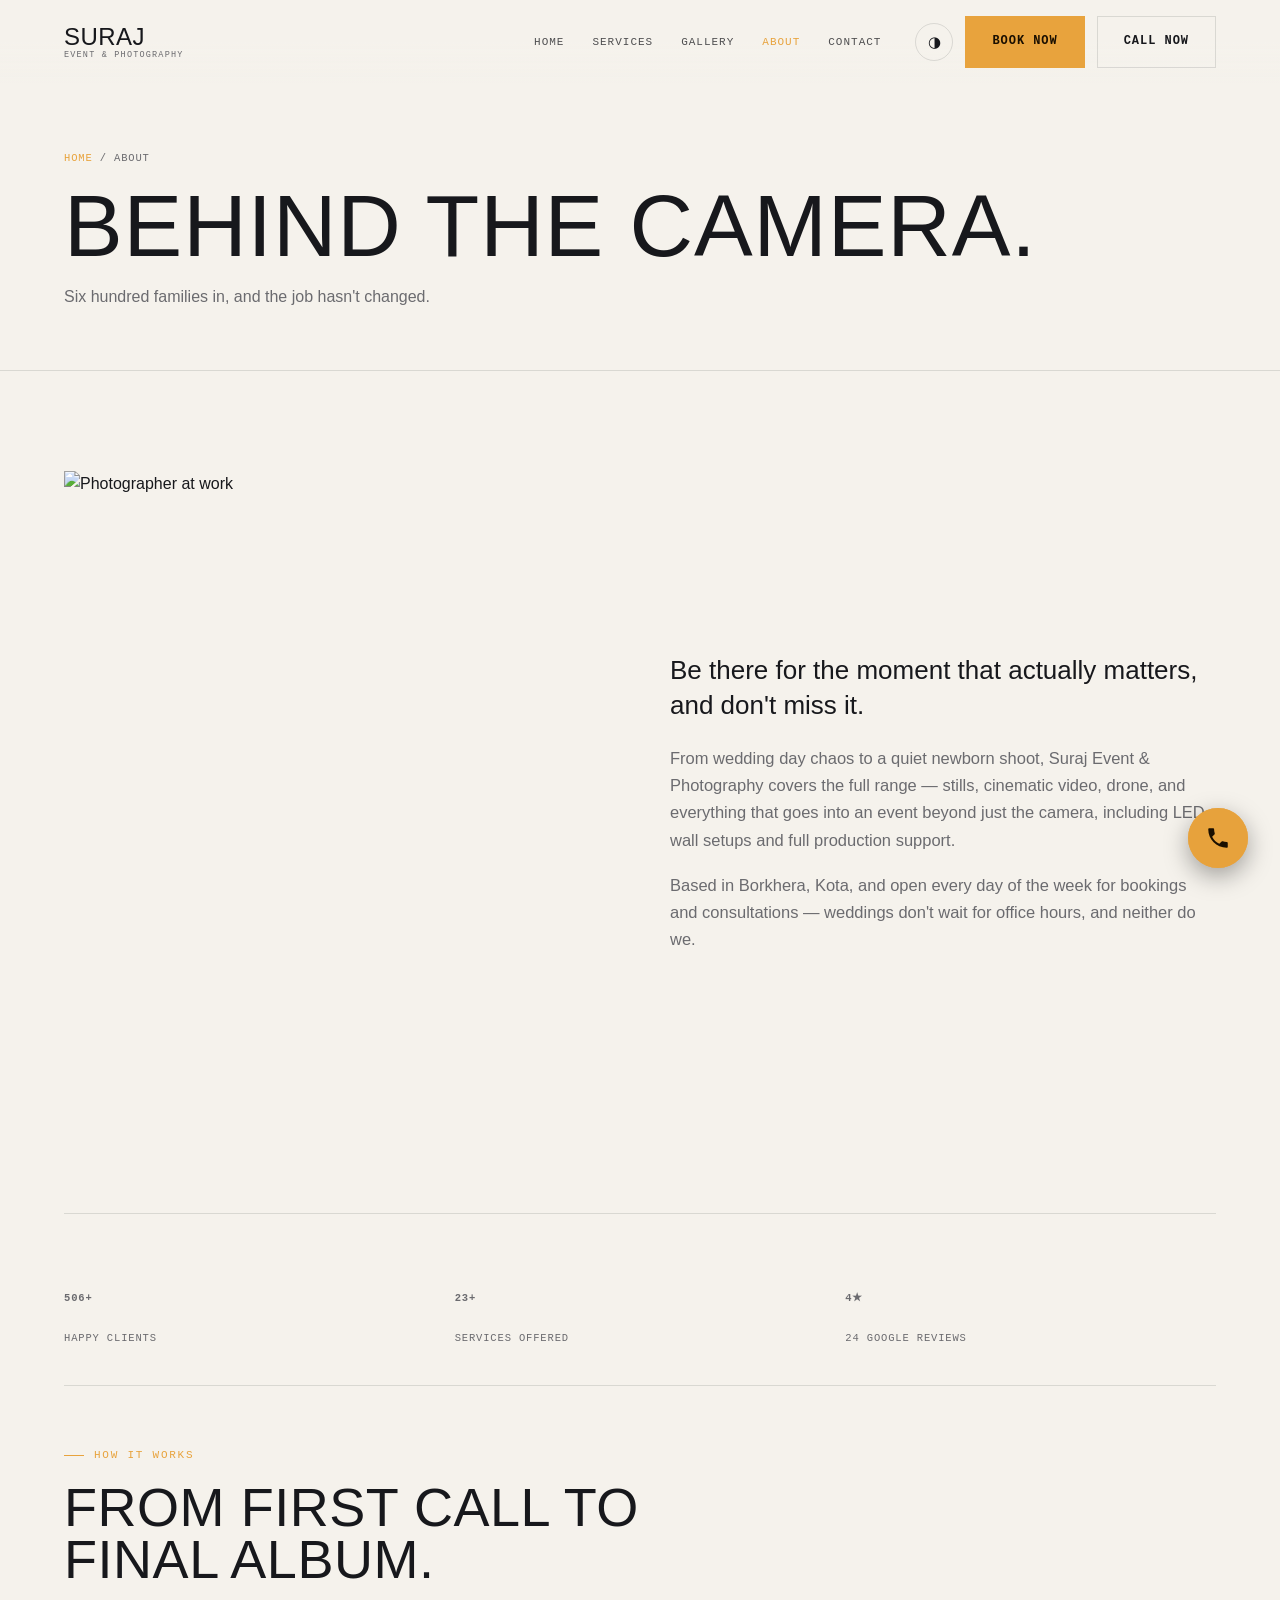
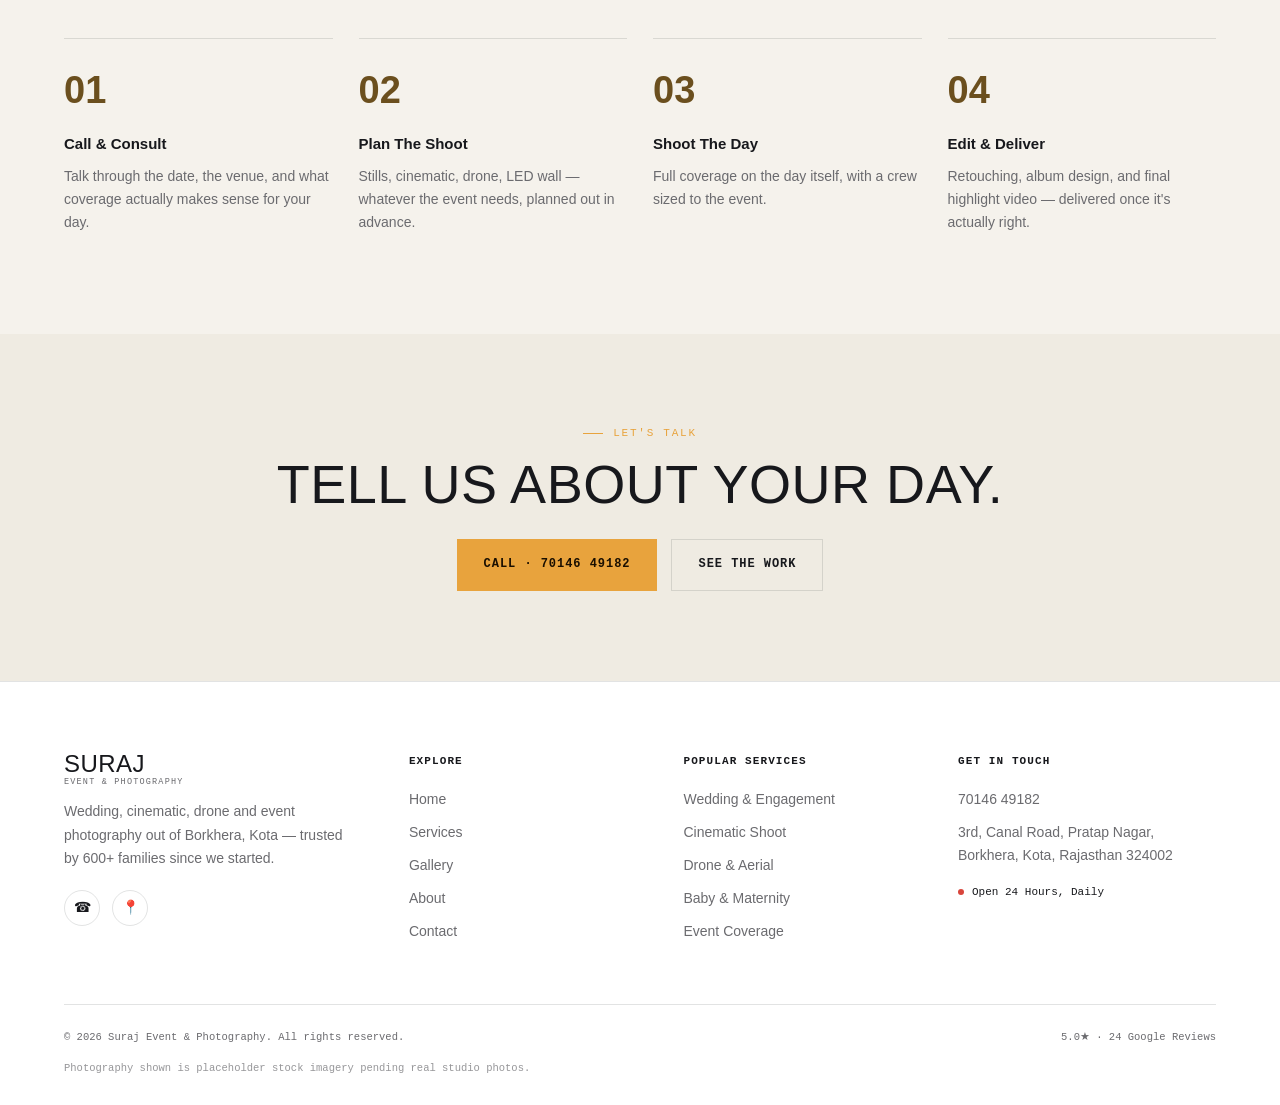
==== commit 88d0e03a: "Update about.html" ====
--- a/about.html
+++ b/about.html
@@ -1,4 +1,4 @@
-<!DOCTYPE html>
+<!DOCTYPE html> 
 <html lang="en">
 <head>
 <meta charset="UTF-8">
--- a/assets/styles.css
+++ b/assets/styles.css
@@ -43,7 +43,7 @@
 html.light header{background:linear-gradient(180deg,var(--ink) 50%,transparent 100%);}
 header.header-on-hero{background:linear-gradient(180deg,rgba(11,12,14,.8) 0%,transparent 100%);}
 html.light header.header-on-hero{background:linear-gradient(180deg,rgba(11,12,14,.8) 0%,transparent 100%);}
-header.header-on-hero .logo, header.header-on-hero .logo small, header.header-on-hero .nav-links a, header.header-on-hero .theme-toggle, header.header-on-hero .nav-toggle{color:#F1EFEA;border-color:rgba(241,239,234,.3);}
+header.header-on-hero .logo, header.header-on-hero .logo small, header.header-on-hero .nav-links a, header.header-on-hero .theme-toggle, header.header-on-hero .nav-toggle, header.header-on-hero .nav-cta .btn-outline{color:#F1EFEA;border-color:rgba(241,239,234,.3);}
 .nav-row{display:flex;align-items:center;justify-content:space-between;flex-wrap:nowrap;}
 .nav-right{display:flex;align-items:center;gap:34px;flex-shrink:0;}
 .logo{font-family:var(--display);font-size:24px;letter-spacing:.02em;line-height:1;}
@@ -55,7 +55,7 @@
 .nav-cta{display:flex;align-items:center;gap:12px;}
 .theme-toggle{width:38px;height:38px;border:1px solid var(--line);border-radius:50%;display:flex;align-items:center;justify-content:center;cursor:pointer;background:none;color:var(--text);font-size:15px;flex-shrink:0;}
 .nav-toggle{display:none;width:38px;height:38px;border:1px solid var(--line);border-radius:50%;align-items:center;justify-content:center;cursor:pointer;background:none;color:var(--text);font-size:15px;flex-shrink:0;}
-@media(max-width:860px){.nav-toggle{display:flex;}.nav-cta .btn-solid{padding:12px 16px;font-size:11px;}.nav-whatsapp{display:none;}.nav-book{display:none;}}
+@media(max-width:860px){.nav-toggle{display:flex;}.nav-cta .btn{padding:12px 16px;font-size:11px;}.nav-book{display:none;}}
 
 .mobile-nav{position:fixed;inset:0;z-index:60;background:var(--ink);display:none;flex-direction:column;padding:100px 28px 40px;}
 .mobile-nav.open{display:flex;}
